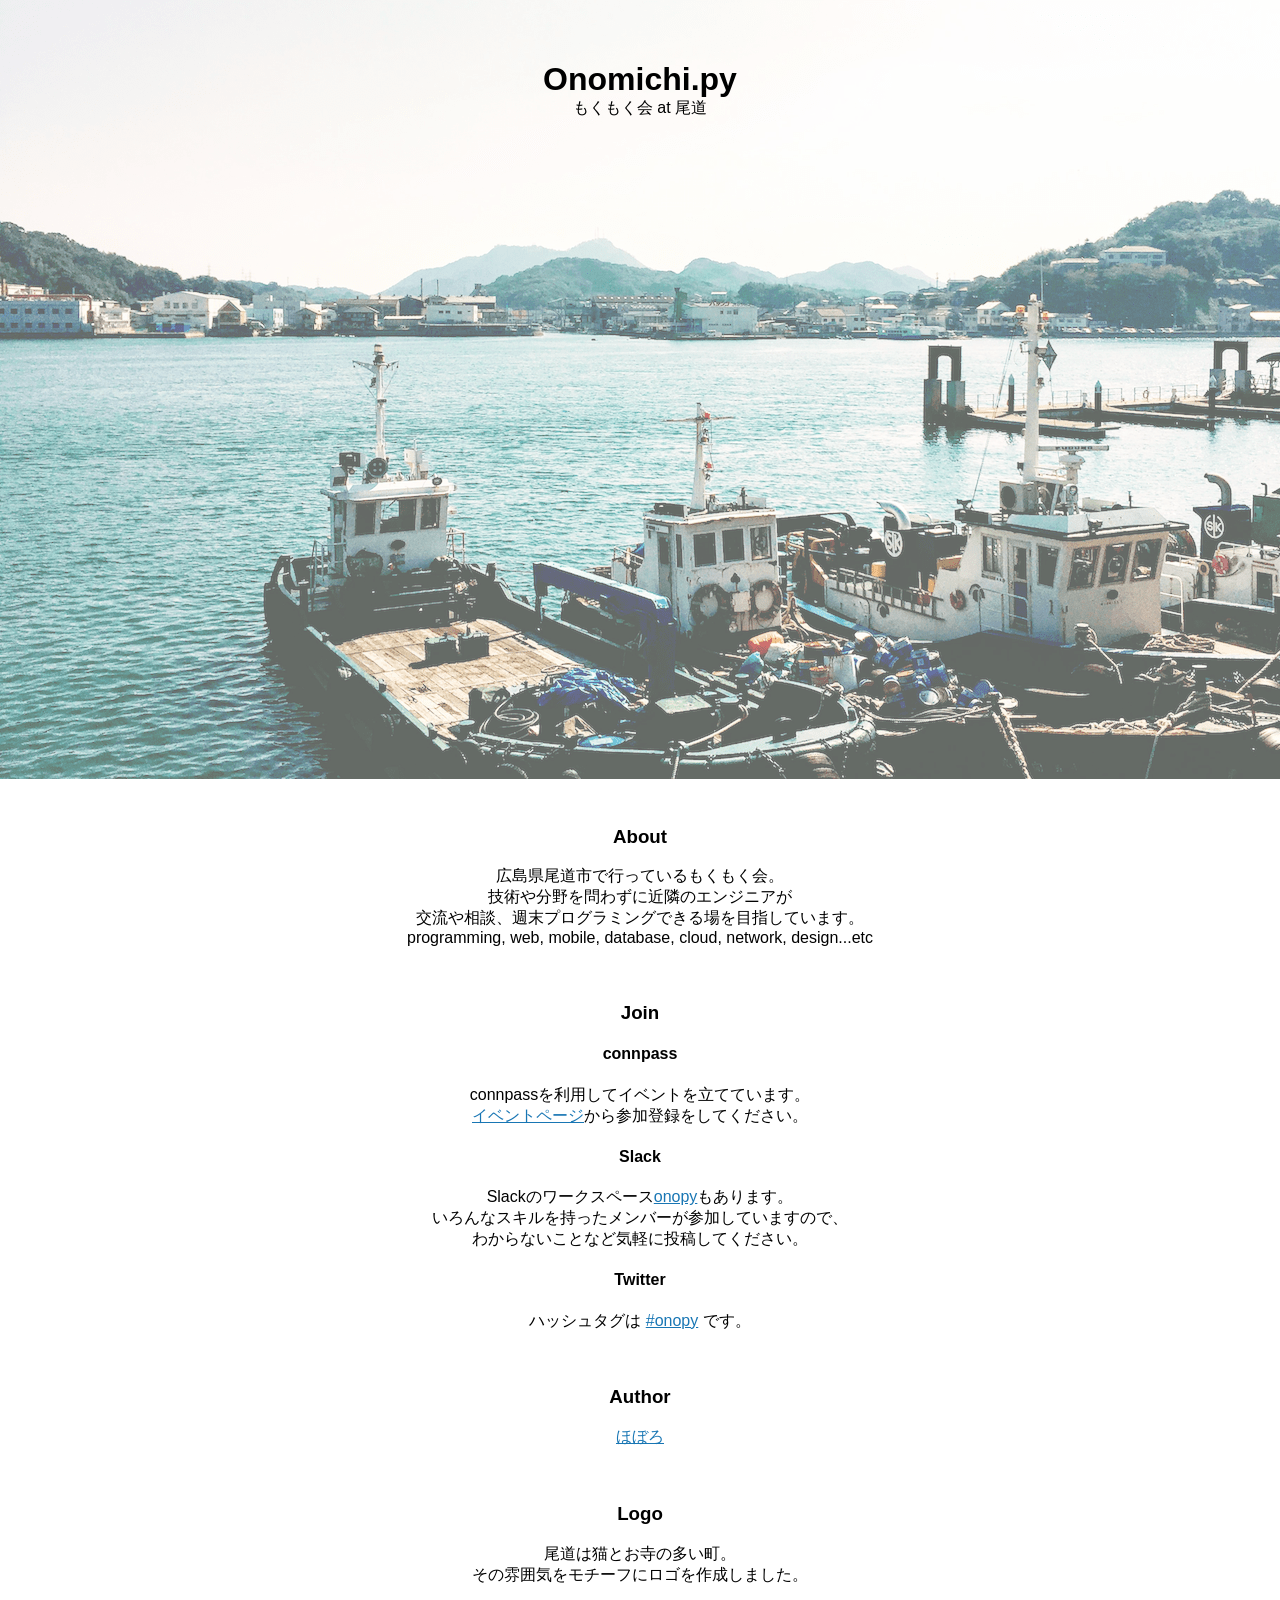
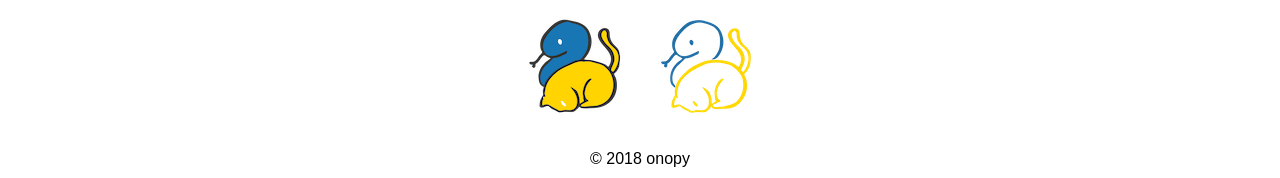
==== index.html @ f463f94f "スマホ対応" ====
<!DOCTYPE html>
<!--
                                        ■                       
                               ■        ■      ■                
                                        ■                       
 ■■■   ■■■■    ■■■   ■■■ ■■■   ■   ■■■  ■■■■   ■     ■■■■  ■   ■
■■ ■■  ■■  ■  ■■ ■■  ■  ■■  ■  ■  ■■ ■  ■■  ■  ■     ■■  ■  ■  ■
■   ■  ■   ■  ■   ■  ■  ■   ■  ■  ■     ■   ■  ■     ■   ■  ■ ■ 
■   ■  ■   ■  ■   ■  ■  ■   ■  ■  ■     ■   ■  ■     ■   ■   ■■ 
■■ ■■  ■   ■  ■■ ■■  ■  ■   ■  ■  ■■    ■   ■  ■     ■■ ■■   ■■ 
 ■■■   ■   ■   ■■■   ■  ■   ■  ■   ■■■  ■   ■  ■  ■  ■■■■    ■  
                                                     ■      ■■  
                                                     ■      ■   
-->
<html lang="ja">
<head>
    <meta charset="utf-8">
    <meta name="viewport" content="width=device-width, initial-scale=1.0">
    <title>onomichi.py</title>
    <link rel="icon" href="./favicon.ico">
    <link rel="stylesheet" href="css/normalize.css">
    <link rel="stylesheet" href="css/style.css">
</head>

<body>
<div class="container">
    <header class="header">
        <div class="header-image">
            <img src="./images/bg-header.png">
        </div>
        <div class="title-container">
            <h1 class="title center">Onomichi.py</h1>
            <p class="subtitle center">もくもく会 at 尾道</p>
        </div>
    </header>
    <div class="main center">
        <section class="about">
            <h3>About</h3>
            <p>
                広島県尾道市で行っているもくもく会。<br>
                技術や分野を問わずに近隣のエンジニアが<br>
                交流や相談、週末プログラミングできる場を目指しています。<br>
                programming, web, mobile, database, cloud, network, design...etc
            </p>
        </section>
        <section class="join">
            <h3>Join</h3>
            <div>
                <h4>connpass</h4>
                <p>
                    connpassを利用してイベントを立てています。<br>
                    <a href="https://onopy.connpass.com/event/">イベントページ</a>から参加登録をしてください。
                </p>
            </div>
            <div>
                <h4>Slack</h4>
                <p>
                    Slackのワークスペース<a href="https://slackin-vjmnajgebx.now.sh/">onopy</a>もあります。<br>
                    いろんなスキルを持ったメンバーが参加していますので、<br>
                    わからないことなど気軽に投稿してください。
                </p>
            </div>
            <div>
                <h4>Twitter</h4>
                <p>
                    ハッシュタグは <a href="https://twitter.com/hashtag/onopy?src=hash">#onopy</a> です。
                </p>
            </div>
        </section>
        <section class="author">
            <h3>Author</h3>
            <p><a href="https://twitter.com/rhoboro">ほぼろ</a></p>
        </section>
        <section class="logo">
            <h3>Logo</h3>
            <p>
                尾道は猫とお寺の多い町。<br>
                その雰囲気をモチーフにロゴを作成しました。
            </p>
            <p>
                <img src="./images/logo_fill.png">
                <img src="./images/logo_line.png">
            </p>
        </section>
    </div>
    <footer>
        <div class="copyright center">©︎ 2018 onopy</div>
    </footer>
</div>
</body>
</html>
---- css/style.css ----
header {
    width: 100%;
    height: auto;
    text-align: center;
}

.container {
    text-align: center;
}

section {
    padding-top: 20px;
}

.header-image {
    overflow: hidden;
    display: inline-block;
    width: 100%;
    margin: 0 auto;
    text-align: center;
    opacity: 0.6;
}

.title-container {
    position: absolute;
    top: 40px;
    width: 100%;
    margin-left: auto;
    margin-right: auto;
    text-align: center;
}

.title {
    padding-bottom: 0;
    margin-bottom: 0;
}

.subtitle {
    padding-top: 0;
    margin-top: 0;
}

.main {
    font-family: 'Hiragino Kaku Gothic ProN', 'ヒラギノ角ゴ ProN W3', Meiryo, メイリオ, Osaka, 'MS PGothic', arial, helvetica, sans-serif;
}

.center {
    overflow: hidden;
    text-align: center;
    margin-right: auto;
    margin-left: auto;
    width: 100%;
}

a {
    color: #1876B4;
}

.copyright {
    padding-bottom: 10px;
}
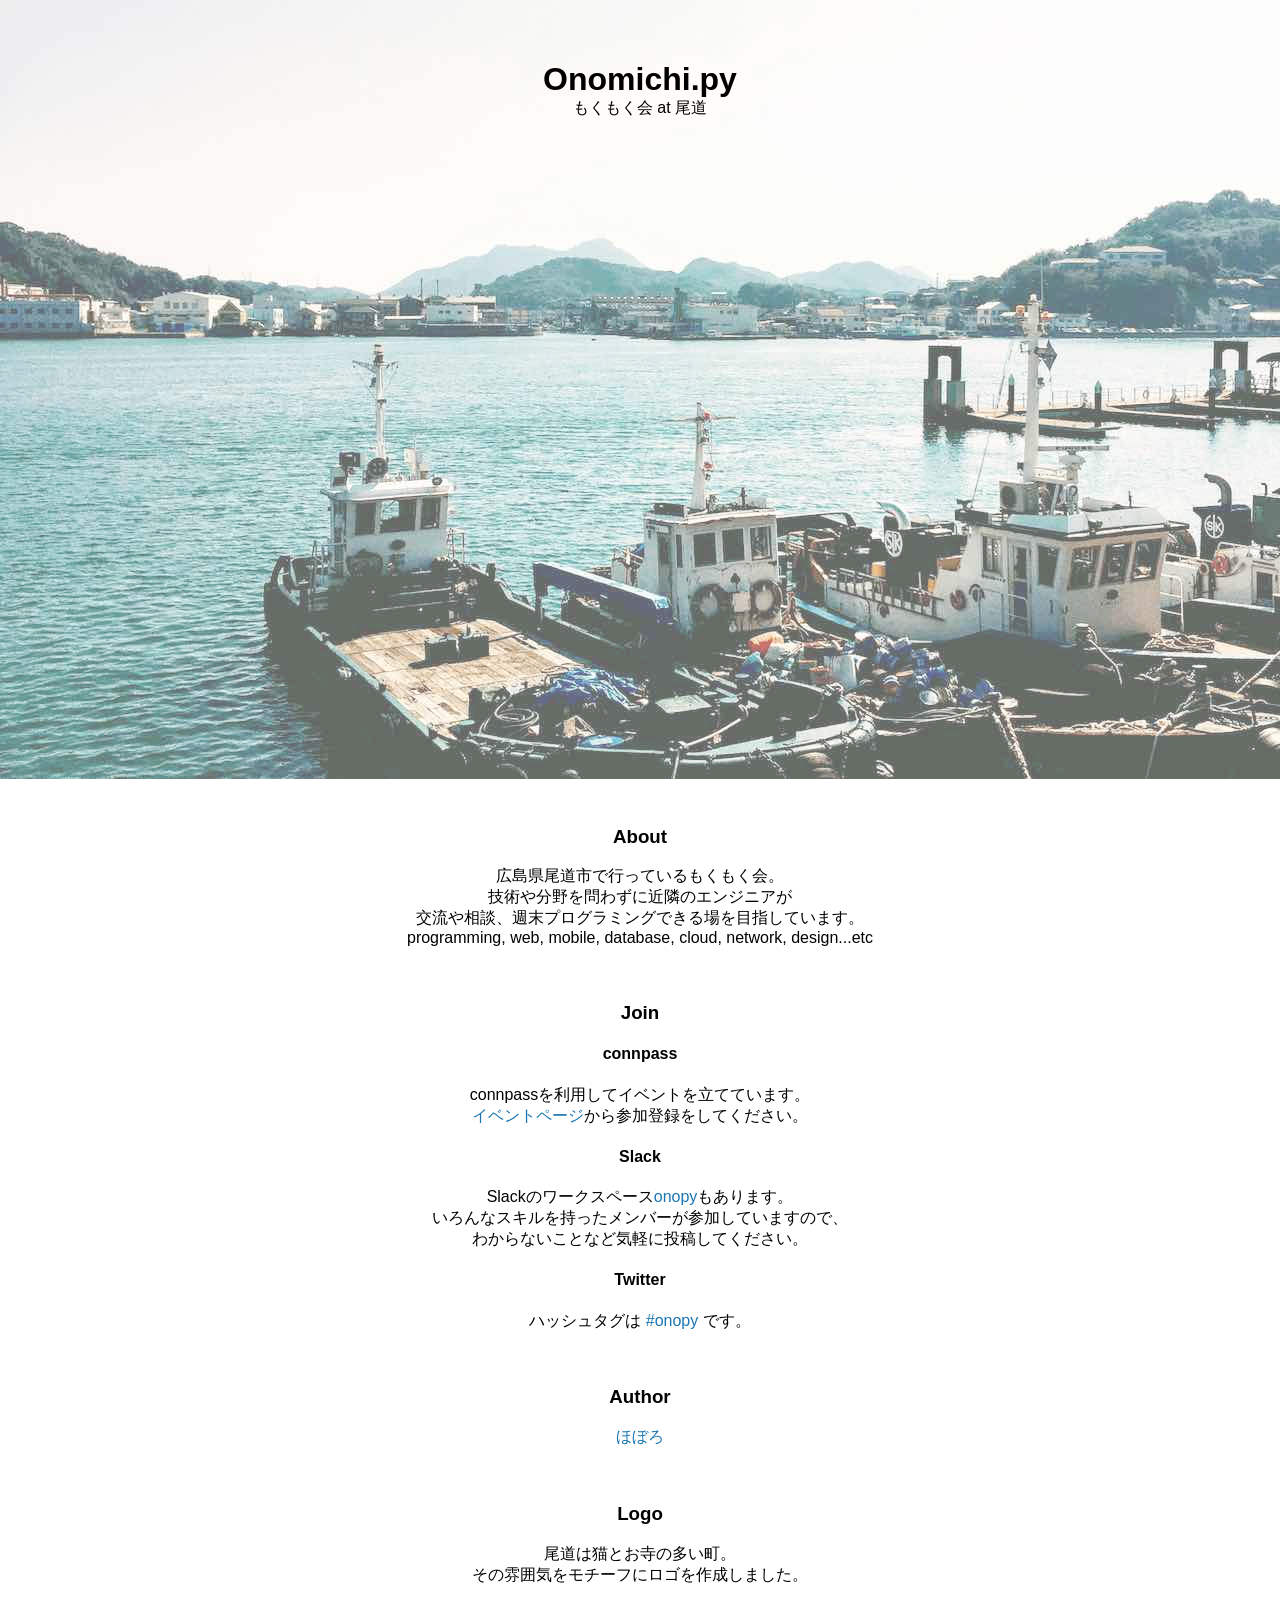
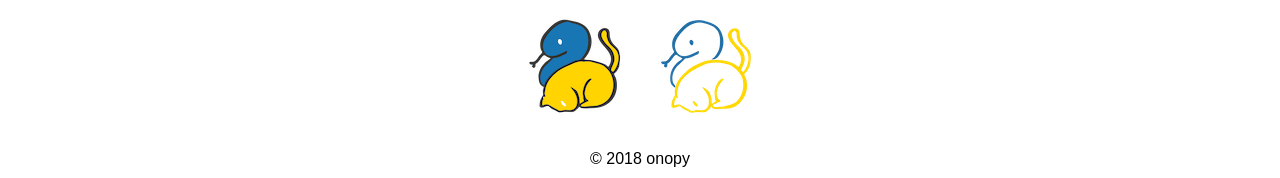
==== commit 34252aa5: "convert to jpg from png" ====
--- a/index.html
+++ b/index.html
@@ -16,6 +16,8 @@
 <head>
     <meta charset="utf-8">
     <meta name="viewport" content="width=device-width, initial-scale=1.0">
+    <meta property="og:title" content="onomichi.py">
+    <meta property="og:image" content="https://onopy.github.io/images/og-top.jpg">
     <title>onomichi.py</title>
     <link rel="icon" href="./favicon.ico">
     <link rel="stylesheet" href="css/normalize.css">
@@ -26,7 +28,7 @@
 <div class="container">
     <header class="header">
         <div class="header-image">
-            <img src="./images/bg-header.png">
+            <img src="./images/bg-header.jpg">
         </div>
         <div class="title-container">
             <h1 class="title center">Onomichi.py</h1>
--- a/css/style.css
+++ b/css/style.css
@@ -54,6 +54,7 @@
 
 a {
     color: #1876B4;
+    text-decoration: none;
 }
 
 .copyright {
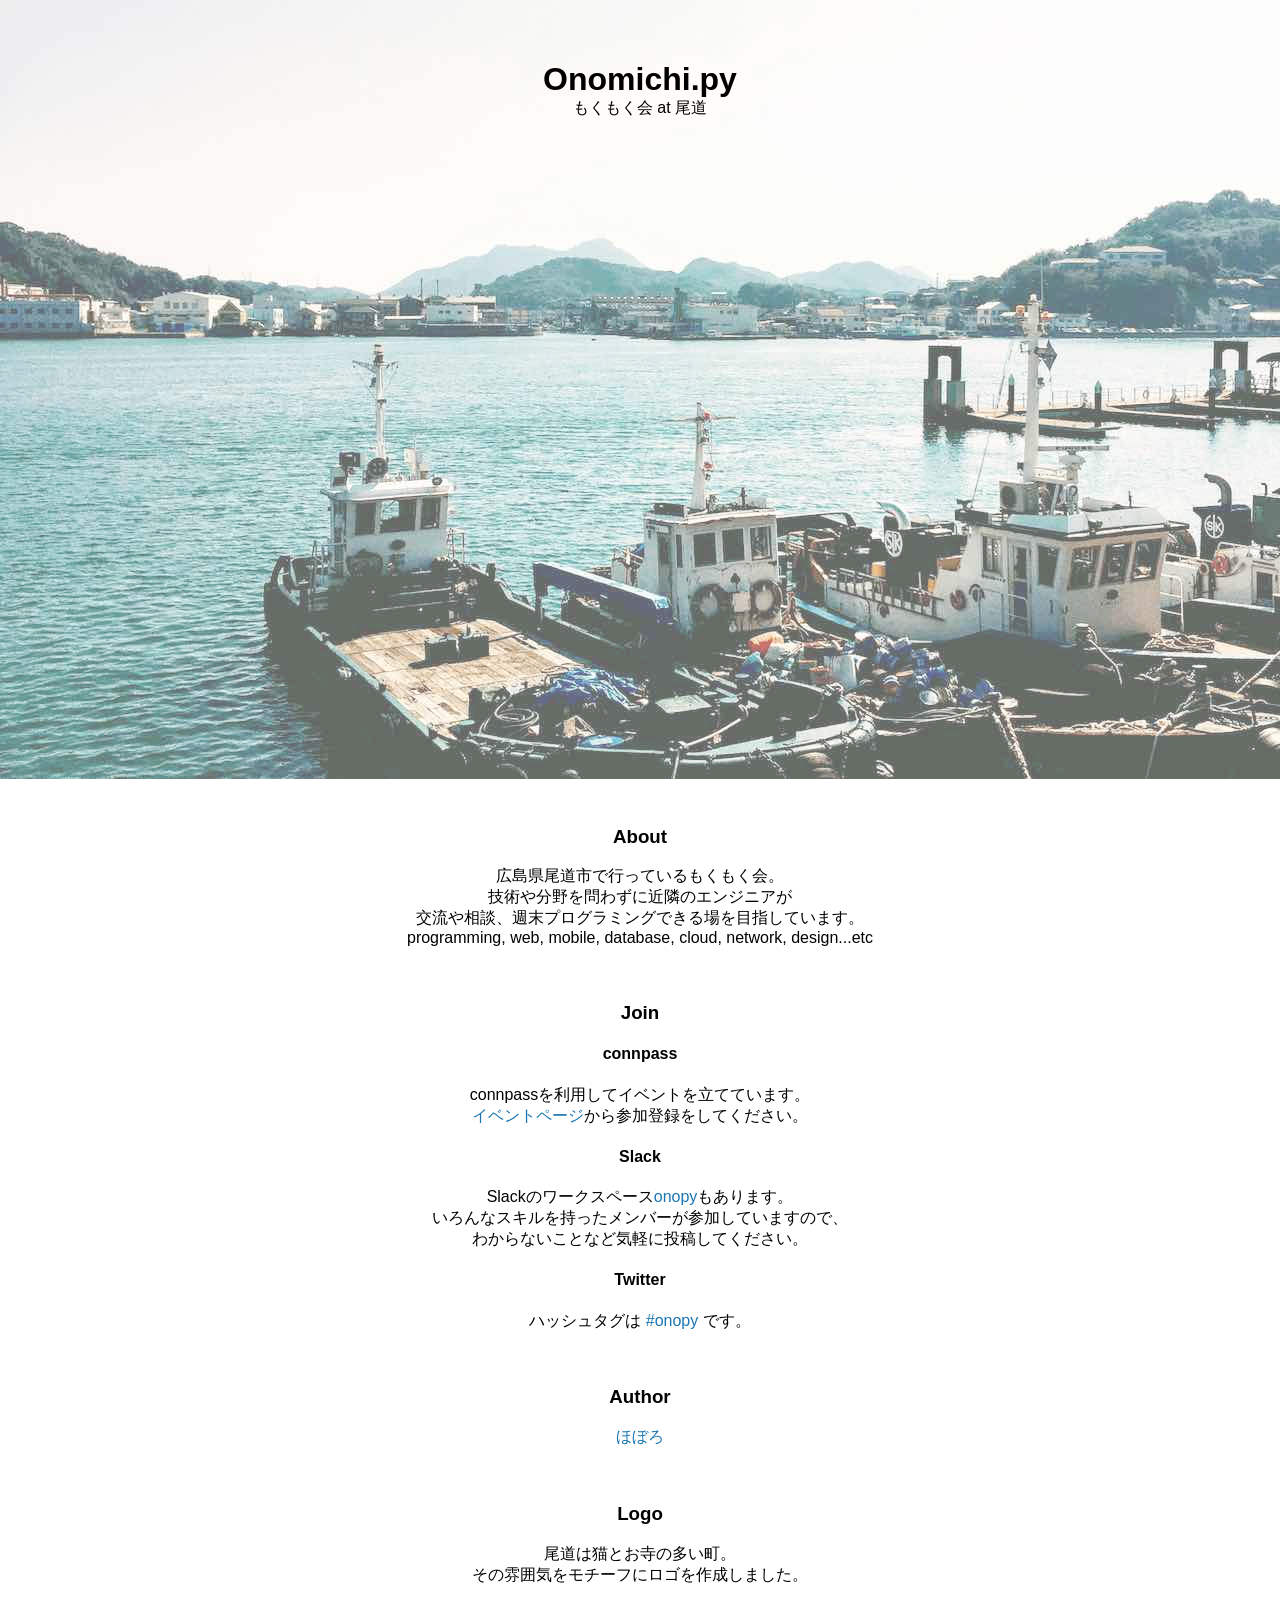
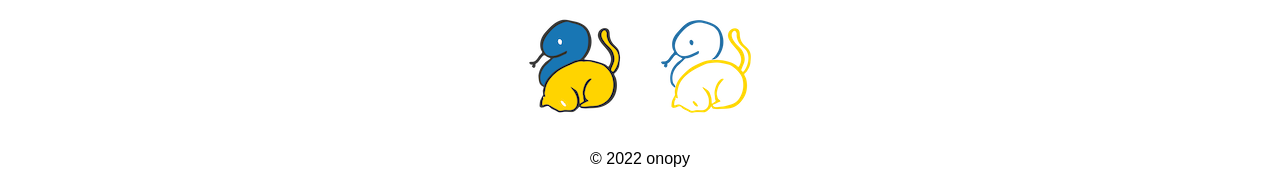
==== commit ace240b2: "Update index.html" ====
--- a/index.html
+++ b/index.html
@@ -57,7 +57,7 @@
             <div>
                 <h4>Slack</h4>
                 <p>
-                    Slackのワークスペース<a href="https://slackin-vjmnajgebx.now.sh/">onopy</a>もあります。<br>
+                    Slackのワークスペース<a href="https://join.slack.com/t/onopy/shared_invite/zt-grnskio0-6JI145XcHAXtmHD~2q07dA">onopy</a>もあります。<br>
                     いろんなスキルを持ったメンバーが参加していますので、<br>
                     わからないことなど気軽に投稿してください。
                 </p>
@@ -86,7 +86,7 @@
         </section>
     </div>
     <footer>
-        <div class="copyright center">©︎ 2018 onopy</div>
+        <div class="copyright center">©︎ 2022 onopy</div>
     </footer>
 </div>
 </body>
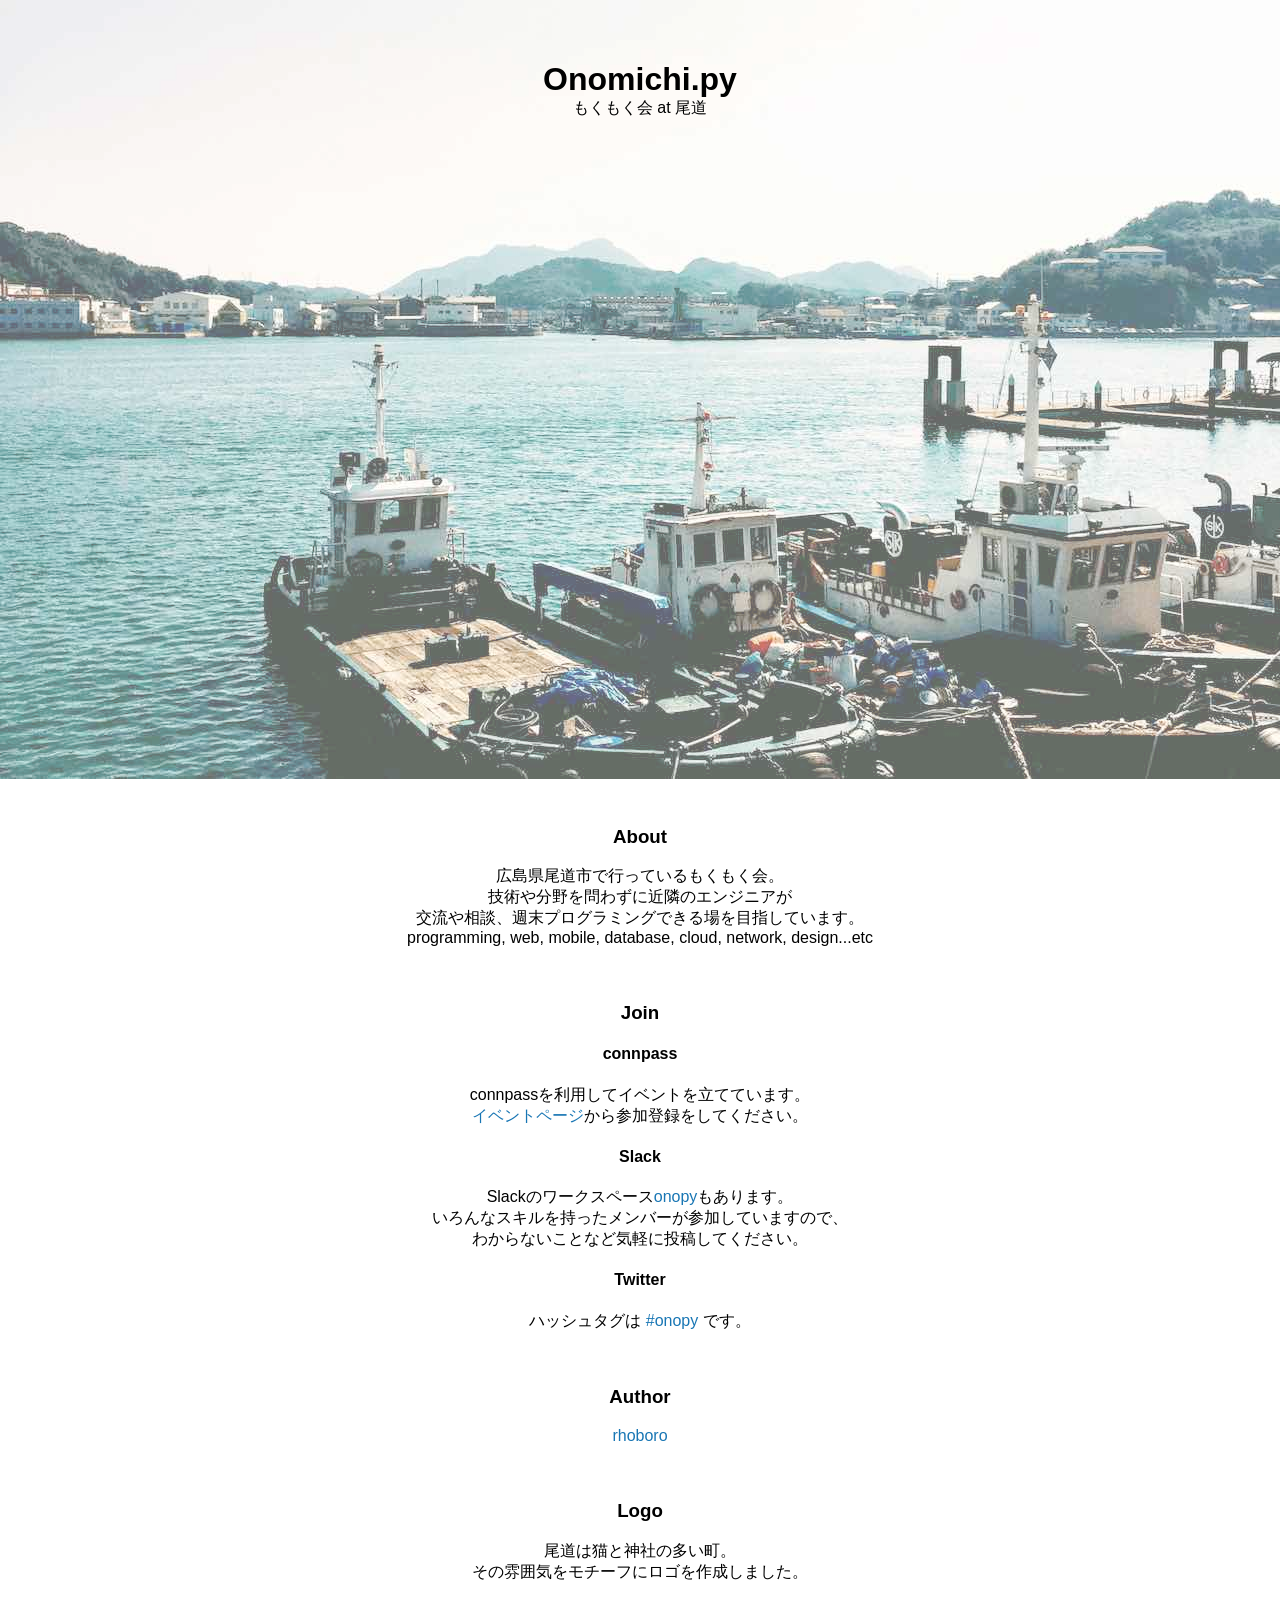
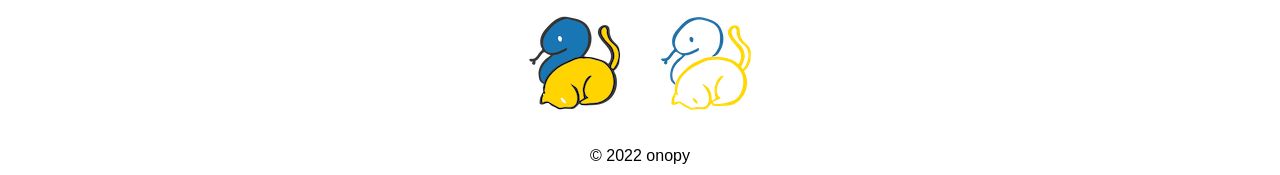
==== commit ee3acccc: "Update index.html" ====
--- a/index.html
+++ b/index.html
@@ -71,12 +71,12 @@
         </section>
         <section class="author">
             <h3>Author</h3>
-            <p><a href="https://twitter.com/rhoboro">ほぼろ</a></p>
+            <p><a href="https://twitter.com/rhoboro">rhoboro</a></p>
         </section>
         <section class="logo">
             <h3>Logo</h3>
             <p>
-                尾道は猫とお寺の多い町。<br>
+                尾道は猫と神社の多い町。<br>
                 その雰囲気をモチーフにロゴを作成しました。
             </p>
             <p>
